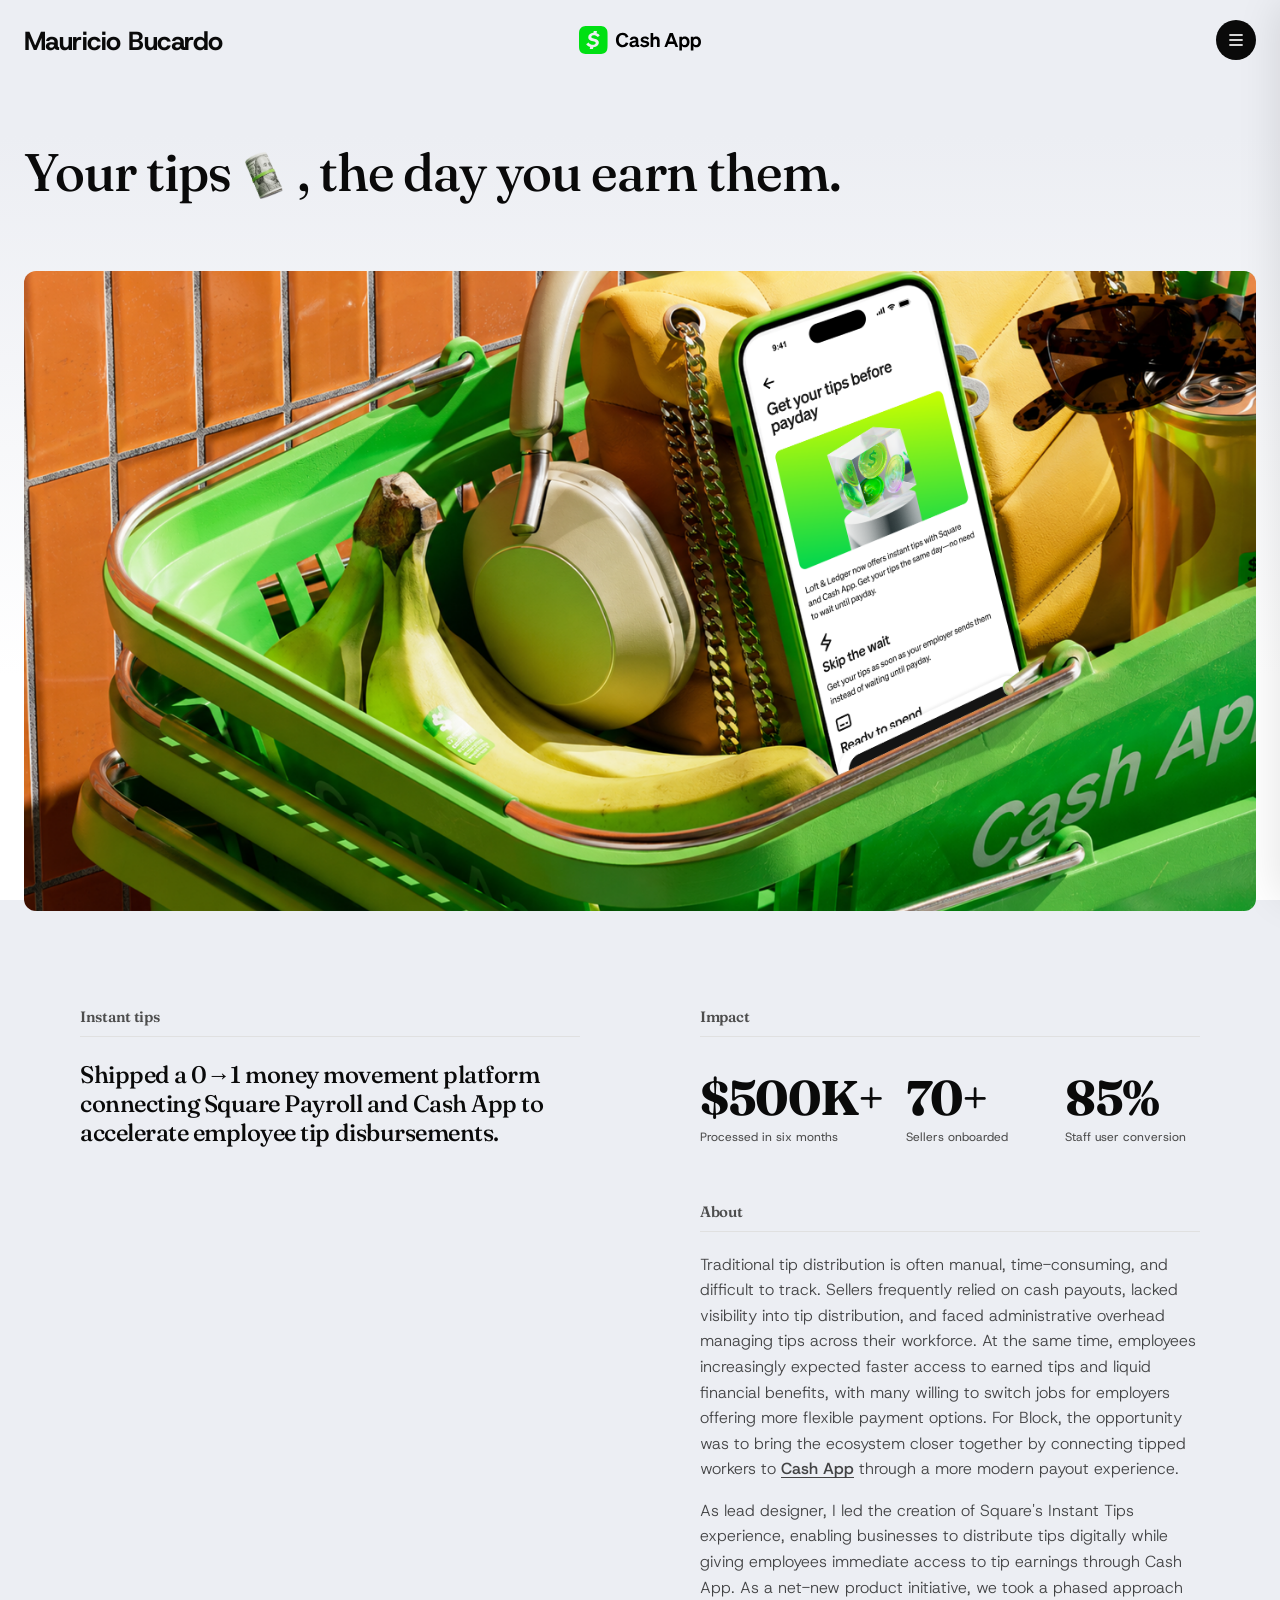
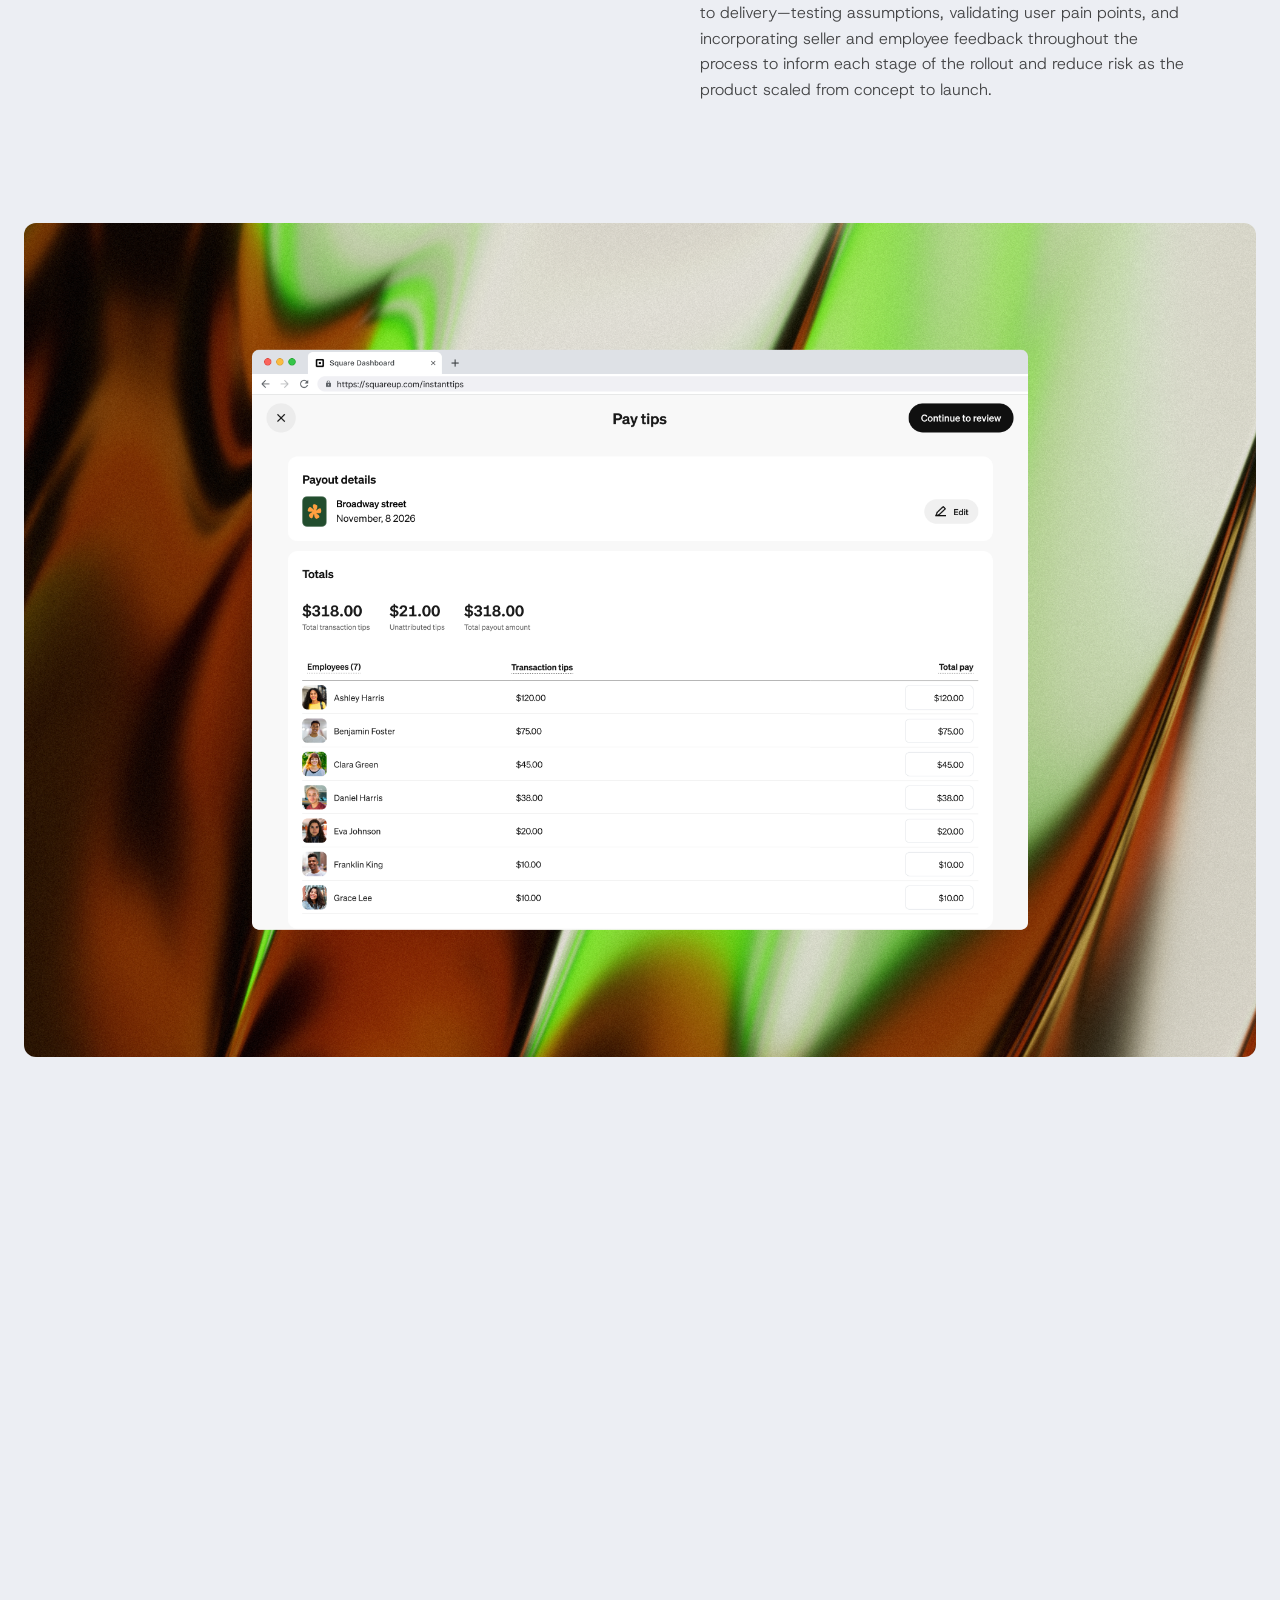
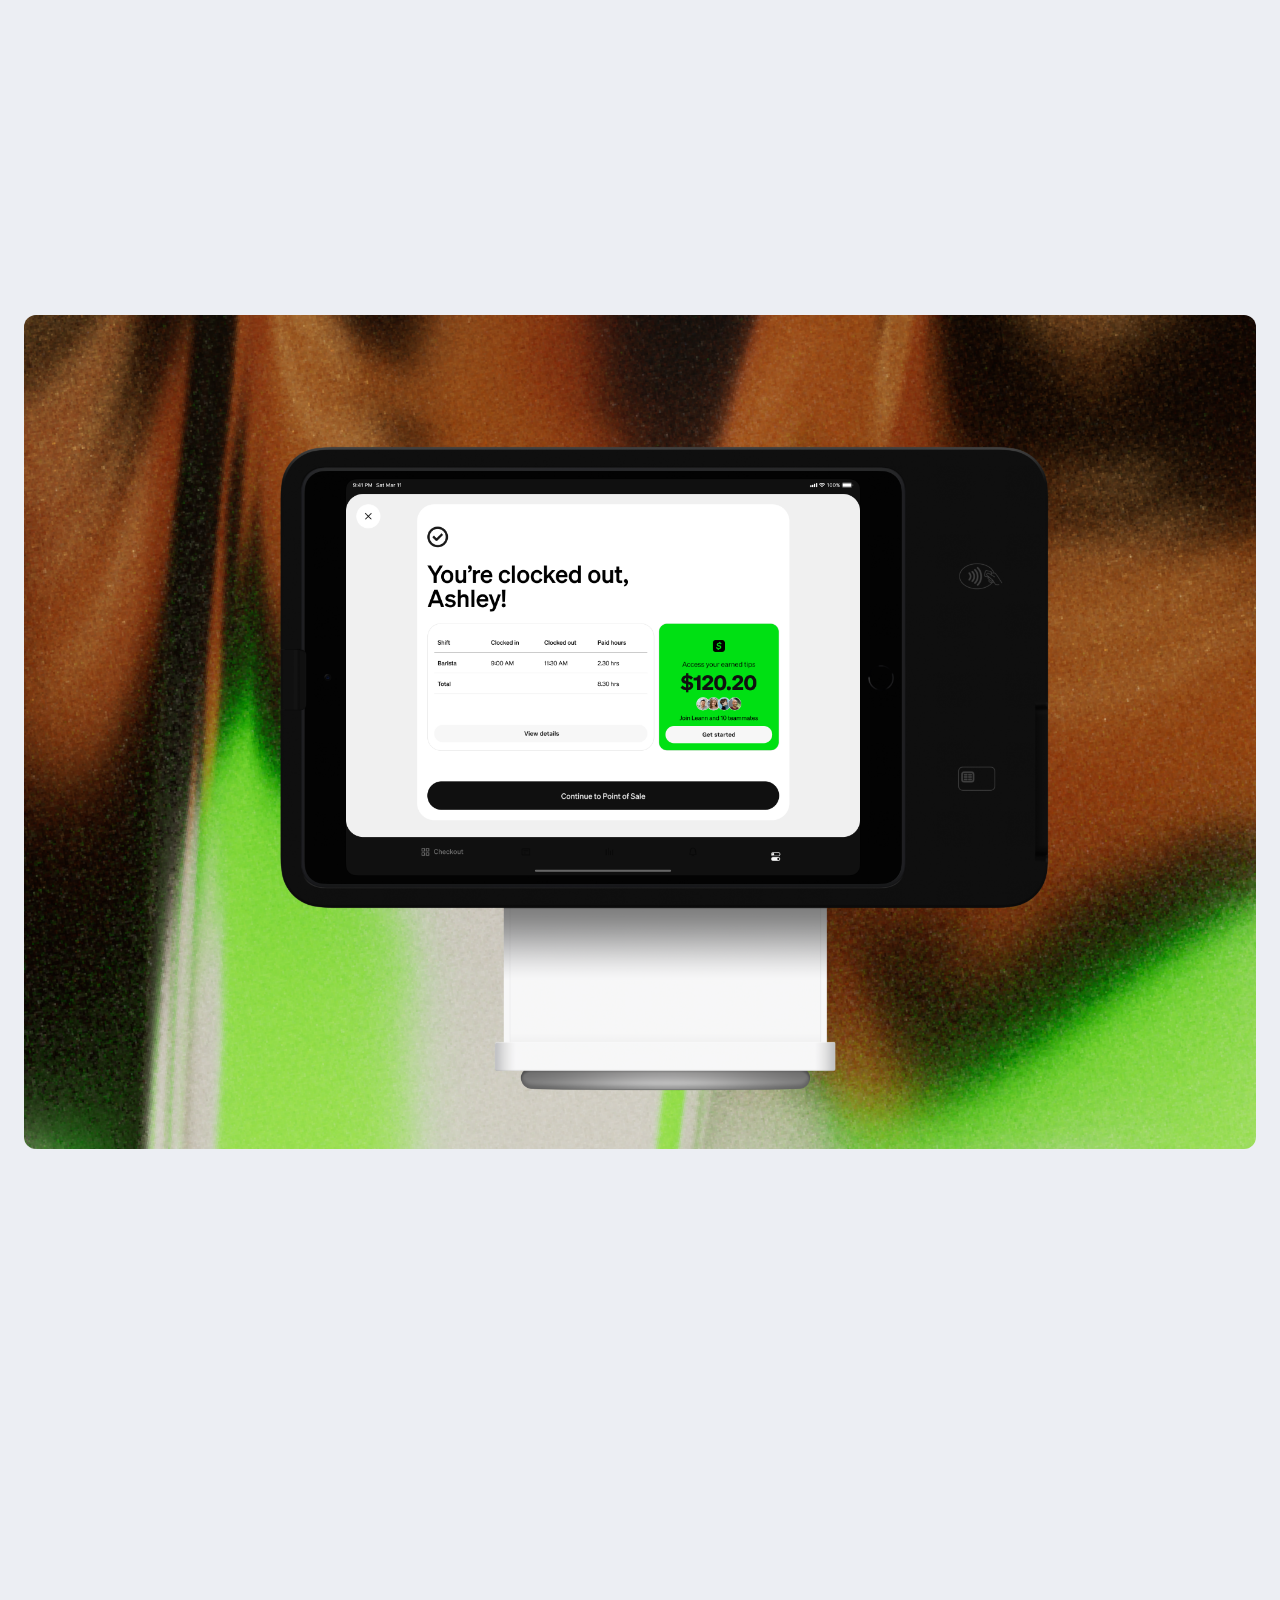
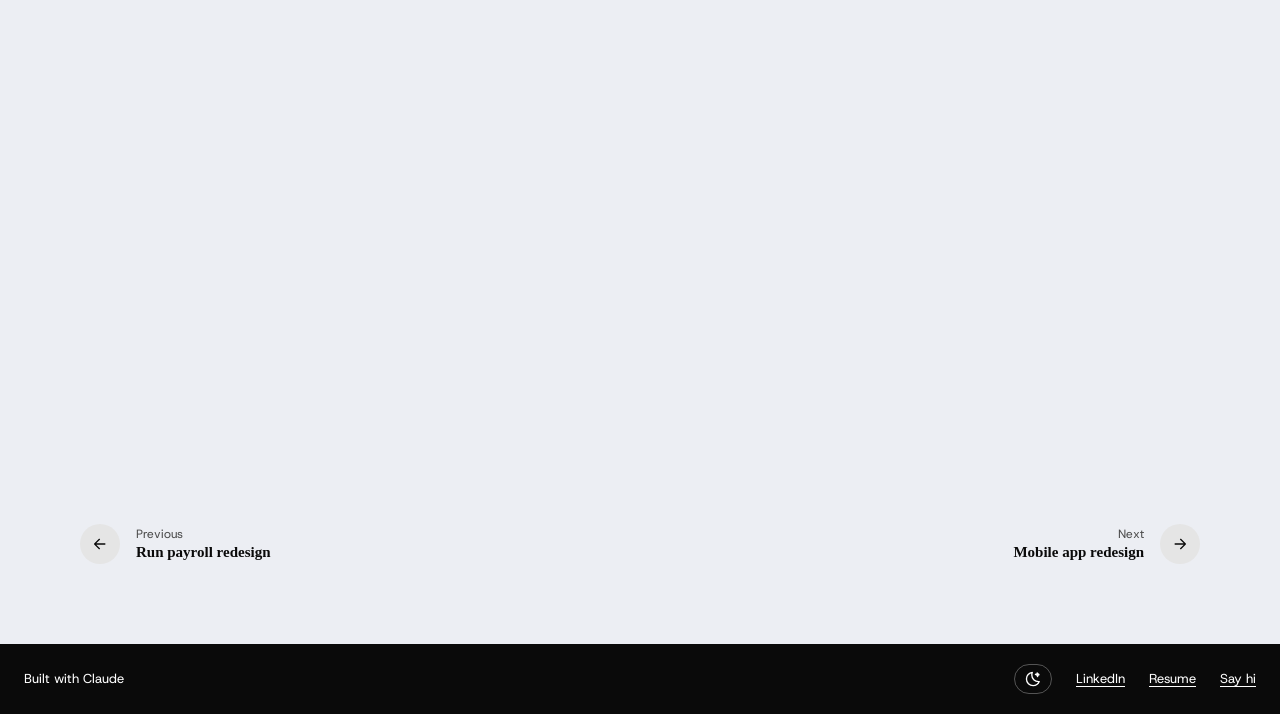
==== cash-app.html @ 409aeabe "Initial commit Fix h1 asset overlap race condition in case-study.js: guard against re-applying the w" ====
<!DOCTYPE html>
<html lang="en">
<head>
  <meta charset="UTF-8" />
  <script>(function(){var t=localStorage.getItem('theme');if(t==='dark')document.documentElement.setAttribute('data-theme','dark');})();</script>
  <link rel="icon" type="image/svg+xml" href="favicon.svg">
  <meta name="viewport" content="width=device-width, initial-scale=1.0" />
  <title>Instant Tips — Mauricio Bucardo</title>
  <meta name="description" content="Mauricio Bucardo led the end-to-end design of Square's daily pay experience, giving employees faster access to their tips via Cash App." />
  <meta property="og:title" content="Cash App Instant Tips — Mauricio Bucardo" />
  <meta property="og:description" content="End-to-end design of Square's daily pay experience, giving employees faster access to their tips." />
  <meta property="og:image" content="https://maubucar.com/thumbnailwebsite.png" />
  <meta property="og:url" content="https://maubucar.com/cash-app.html" />
  <meta property="og:type" content="website" />
  <meta name="twitter:card" content="summary_large_image" />
  <meta name="twitter:image" content="https://maubucar.com/thumbnailwebsite.png" />
  <link rel="preconnect" href="https://fonts.googleapis.com">
  <link rel="preconnect" href="https://fonts.gstatic.com" crossorigin>
  <link href="https://fonts.googleapis.com/css2?family=Fraunces:ital,opsz,wght@0,9..144,100..900;1,9..144,100..900&family=Funnel+Display:wght@300..800&family=Host+Grotesk:ital,wght@0,300..800;1,300..800&family=Source+Serif+4:ital,opsz,wght@0,8..60,200..900;1,8..60,200..900&display=swap" rel="stylesheet">
  <link rel="stylesheet" href="case-study.css">
  <style>
    [data-theme="dark"] .header-brand img { filter: none; }
    .cashapp-logo-dark { display: none; }
    [data-theme="dark"] .cashapp-logo-light { display: none; }
    [data-theme="dark"] .cashapp-logo-dark { display: block; }
  </style>
</head>
<body>

  <header>
    <a href="index.html" class="back"><span class="back-full">Mauricio Bucardo</span><span class="back-short">MB</span></a>
    <div class="header-brand" id="header-brand">
      <img src="images/cashapp-logo.svg" alt="Cash App" class="cashapp-logo-light" style="height:28px;width:auto;">
      <img src="images/cashapp-logo-dark.svg" alt="Cash App" class="cashapp-logo-dark" style="height:28px;width:auto;">
    </div>
    <div class="header-right"><button class="menu-toggle-btn" id="menu-toggle-btn" aria-label="Toggle menu"><svg width="20" height="20" viewBox="0 0 24 24" fill="none" xmlns="http://www.w3.org/2000/svg"><path d="M20 19H4V17H20V19Z" fill="white"/><path d="M20 13H4V11H20V13Z" fill="white"/><path d="M20 7H4V5H20V7Z" fill="white"/></svg></button></div>
  </header>

  <section class="hero">
    <h1>Your tips , the day you earn them.</h1>
  </section>

  <section class="hero-image-section">
    <img src="images/cashapphero.png" alt="Cash App Instant Tips" class="hero-full-img">
  </section>

  <section class="content-section">
    <div class="content-left">
      <h3>Instant tips</h3>
      <h2>Shipped a 0→1 money movement platform connecting Square Payroll and Cash App to accelerate employee tip disbursements.</h2>
    </div>
    <div class="content-right">
      <div class="content-block">
        <h3>Impact</h3>
        <div class="stats">
          <div class="stat-item">
            <span class="stat-value">~$1M</span>
            <div class="stat-label">Processed in six months</div>
          </div>
          <div class="stat-item">
            <span class="stat-value">70+</span>
            <div class="stat-label">Sellers onboarded</div>
          </div>
          <div class="stat-item">
            <span class="stat-value">85%</span>
            <div class="stat-label">Staff user conversion</div>
          </div>
        </div>
      </div>
      <div class="content-block">
        <h3>About</h3>
        <div class="hero-body">
          <p>Traditional tip distribution is often manual, time-consuming, and difficult to track. Sellers frequently relied on cash payouts, lacked visibility into tip distribution, and faced administrative overhead managing tips across their workforce. At the same time, employees increasingly expected faster access to earned tips and liquid financial benefits, with many willing to switch jobs for employers offering more flexible payment options. For Block, the opportunity was to bring the ecosystem closer together by connecting tipped workers to <a href="https://cash.app" target="_blank">Cash App</a> through a more modern payout experience.</p>
          <p>As lead designer, I led the creation of Square's Instant Tips experience, enabling businesses to distribute tips digitally while giving employees immediate access to tip earnings through Cash App. As a net-new product initiative, we took a phased approach to delivery—testing assumptions, validating user pain points, and incorporating seller and employee feedback throughout the process to inform each stage of the rollout and reduce risk as the product scaled from concept to launch.</p>
        </div>
      </div>
    </div>
  </section>

  <section class="gallery-section">
    <div class="gallery-grid">
      <div class="gallery-item" data-label="Sellers needed a real-time view of tip totals to distribute pay without manual tracking."><img src="images/cashapp1.png" alt="Cash App Instant Tips"></div>
      <div class="gallery-item" data-label="Service workers had to link their Cash App account to receive tips instantly after each shift."><img src="images/cashapp2.png" alt="Cash App Instant Tips"></div>
      <div class="gallery-item" data-label="Sellers could split and send tips to multiple employees in a single action."><img src="images/cashapp3.png" alt="Cash App Instant Tips"></div>
      <div class="gallery-item" data-label="Workers got a clear record of every tip received and when it arrived in their account."><img src="images/cashapp4.png" alt="Cash App Instant Tips"></div>
    </div>
  </section>



  <nav class="cs-nav">
    <a href="square.html" class="cs-nav-prev">
      <div class="cs-nav-arrow"><svg width="16" height="16" viewBox="0 0 24 24" fill="none" xmlns="http://www.w3.org/2000/svg"><path d="M3.2925 11.2925C3.10512 11.4799 2.99965 11.7345 2.99951 11.9995C2.99952 12.2645 3.10521 12.519 3.2925 12.7065L10.7925 20.2065L12.2065 18.7925L6.4136 12.9995H20V10.9995H6.4136L12.2065 5.20654L10.7925 3.79248L3.2925 11.2925Z" fill="currentColor"/></svg></div>
      <div class="cs-nav-label">
        <span class="cs-nav-direction">Previous</span>
        <span class="cs-nav-name">Run payroll redesign</span>
      </div>
    </a>
    <a href="credit-one.html" class="cs-nav-next">
      <div class="cs-nav-label">
        <span class="cs-nav-direction">Next</span>
        <span class="cs-nav-name">Mobile app redesign</span>
      </div>
      <div class="cs-nav-arrow"><svg width="16" height="16" viewBox="0 0 24 24" fill="none" xmlns="http://www.w3.org/2000/svg"><path d="M20.7075 11.2925C20.8949 11.4799 21.0004 11.7345 21.0005 11.9995C21.0005 12.2645 20.8948 12.519 20.7075 12.7065L13.2075 20.2065L11.7935 18.7925L17.5864 12.9995H4.00049V10.9995H17.5864L11.7935 5.20654L13.2075 3.79248L20.7075 11.2925Z" fill="currentColor"/></svg></div>
    </a>
  </nav>

  <footer>
    <span>Built with Claude</span>
    <div class="footer-right">
      <button id="dark-toggle" onclick="toggleDark()" class="footer-toggle" aria-label="Toggle dark mode" onmouseover="this.style.opacity=.6" onmouseout="this.style.opacity=1">
        <span id="theme-icon-wrap">
          <svg id="icon-moon" width="16" height="16" viewBox="0 0 24 24" fill="none" xmlns="http://www.w3.org/2000/svg"><path d="M18.8135 5.17542H18.8258M12.2017 21.9724C6.66452 21.9724 2.17578 17.4837 2.17578 11.9465C2.17578 6.81609 6.02936 2.5857 10.9999 1.99194C10.4828 3.20116 10.1965 4.53265 10.1965 5.93101C10.1965 11.4682 14.6852 15.9569 20.2224 15.9569C20.6291 15.9569 21.0301 15.9327 21.4241 15.8856C19.8935 19.4646 16.3404 21.9724 12.2017 21.9724ZM18.8258 2L19.6835 4.31776L22.0012 5.17542L19.6835 6.03307L18.8258 8.35083L17.9682 6.03307L15.6504 5.17542L17.9682 4.31776L18.8258 2ZM19.4285 5.17542C19.4285 5.51509 19.1532 5.79045 18.8135 5.79045C18.4738 5.79045 18.1985 5.51509 18.1985 5.17542C18.1985 4.83574 18.4738 4.56038 18.8135 4.56038C19.1532 4.56038 19.4285 4.83574 19.4285 5.17542Z" stroke="currentColor" stroke-width="2" stroke-linecap="round" stroke-linejoin="round"/></svg>
          <svg id="icon-sun" width="16" height="16" viewBox="0 0 24 24" fill="none" xmlns="http://www.w3.org/2000/svg" style="transform:translateY(100%);"><path d="M12 2V4M12 20V22M2 12H4M20 12H22M4.92969 4.92896L6.3439 6.34317M17.6562 17.6569L19.0705 19.0711M4.92969 19.071L6.3439 17.6568M17.6562 6.34314L19.0705 4.92893M17 12C17 14.7614 14.7614 17 12 17C9.23858 17 7 14.7614 7 12C7 9.23858 9.23858 7 12 7C14.7614 7 17 9.23858 17 12Z" stroke="currentColor" stroke-width="2" stroke-linecap="round" stroke-linejoin="round"/></svg>
        </span>
      </button>
      <div class="footer-links">
        <a href="https://www.linkedin.com/in/mauricio-bucardo-44296486/" target="_blank" class="footer-link" onmouseover="this.style.opacity=.6" onmouseout="this.style.opacity=1">LinkedIn</a>
        <a href="resume.pdf" target="_blank" class="footer-link" onmouseover="this.style.opacity=.6" onmouseout="this.style.opacity=1">Resume</a>
        <a href="mailto:mauricio.bucardo@gmail.com" class="footer-link" onmouseover="this.style.opacity=.6" onmouseout="this.style.opacity=1">Say hi</a>
      </div>
    </div>
  </footer>

  <div id="cursor-dot"></div>

  <script>
    window.CS_H1_ASSET = { src: 'images/tipsh1asset.png', afterWord: 'tips', height: 0.9 };
    window.CS_STATS = [
      { target: 500, prefix: '$', suffix: 'K+' },
      { target: 70, suffix: '+' },
      { target: 85, suffix: '%' }
    ];
  </script>
  <script src="case-study.js"></script>

  <div class="nav-floating-menu" id="nav-floating-menu">
    <button class="nav-menu-item" id="all-work-btn">All work</button>
    <button class="nav-menu-item" id="mind-btn">About me</button>
  </div>

  <div class="blade-overlay" id="blade-overlay"></div>
  <div class="blade" id="blade">
    <div class="blade-header">
      <button class="blade-close" id="blade-close">
        <svg width="16" height="16" viewBox="0 0 24 24" fill="none" xmlns="http://www.w3.org/2000/svg">
          <path d="M18 7.41L16.59 6L12 10.59L7.41 6L6 7.41L10.59 12L6 16.59L7.41 18L12 13.41L16.59 18L18 16.59L13.41 12L18 7.41Z" fill="currentColor"/>
        </svg>
      </button>
      <div class="blade-tabs">
        <button class="blade-tab active" id="tab-work">All work</button>
        <button class="blade-tab" id="tab-mind">About me</button>
        <div class="blade-tabs-underline" id="tabs-underline"></div>
      </div>
    </div>
    <div class="blade-panel active" id="panel-work">
      <div class="blade-list">
        <div class="blade-group blue">
          <span class="blade-group-label">Square</span>
          <a href="square.html" class="blade-link"><span>Run payroll redesign</span><span class="blade-link-year">2026</span></a>
          <a href="square-staff-setup.html" class="blade-link"><span>Payroll onboarding</span><span class="blade-link-year">2025</span></a>
          <a href="square-flexible-pay.html" class="blade-link"><span>Flexible pay day</span><span class="blade-link-year">2025</span></a>
          <a href="square-staff-team.html" class="blade-link"><span>Team list unification</span><span class="blade-link-year">2024</span></a>
        </div>
        <div class="blade-group green">
          <span class="blade-group-label">Cash App</span>
          <a href="cash-app.html" class="blade-link"><span>Instant tips</span><span class="blade-link-year">2026</span></a>
        </div>
        <div class="blade-group yellow">
          <span class="blade-group-label">Credit One</span>
          <a href="credit-one.html" class="blade-link"><span>Mobile app redesign</span><span class="blade-link-year">2023</span></a>
        </div>
        <div class="blade-group red">
          <span class="blade-group-label">State Farm</span>
          <a href="state-farm.html" class="blade-link"><span>File claiming experience</span><span class="blade-link-year">2023</span></a>
        </div>
      </div>
    </div>
    <div class="blade-panel" id="panel-mind">
      <div class="blade-list">
        <div class="mind-section">
          <div id="headshot-wrap" style="width:140px;height:140px;border-radius:50%;overflow:hidden;margin:0 auto 16px;cursor:none;">
            <img src="images/headshot.png" alt="Mau" id="headshot-img" style="width:100%;height:100%;object-fit:cover;display:block;transition:transform 0.7s cubic-bezier(0.77,0,0.19,1);">
          </div>
          <p style="font-family:'Fraunces',serif;font-size:15px;line-height:1.7;color:var(--text);margin-bottom:12px;">I have a background in advertising and marketing, and found my way into product design through motion graphics. These days, I still occasionally <a href="https://www.instagram.com/mauricio.bucardo/" target="_blank" style="color:inherit;text-underline-offset:3px;">animate things just for fun</a>.</p>
          <p style="font-family:'Fraunces',serif;font-size:15px;line-height:1.7;color:var(--text);margin-bottom:12px;">Outside of work, you'll usually find me <a href="https://www.instagram.com/maubucardo/" target="_blank" style="color:inherit;text-underline-offset:3px;">traveling</a>, hiking, playing tennis, or somewhere at a <a href="https://soundcloud.com/you/sets" target="_blank" style="color:inherit;text-underline-offset:3px;">music festival</a>. I'm also an avid gamer, and a lot of my inspiration comes from experiences that spark wonder and delight.</p>
          <p style="font-family:'Fraunces',serif;font-size:15px;line-height:1.7;color:var(--text);">Here are a few things I've been into lately.</p>
        </div>
        <div class="mind-section">
          <span class="mind-label"><svg width="20" height="20" viewBox="0 0 24 24" fill="none" xmlns="http://www.w3.org/2000/svg"><path d="M18.7598 4C23.0798 8.41 23.0798 15.59 18.7598 20L17.2803 18.5498C20.8101 14.9398 20.8102 9.06991 17.2803 5.45996L18.7598 4Z" fill="black"/><path fill-rule="evenodd" clip-rule="evenodd" d="M11.2461 5.32715C12.0218 4.91762 12.9999 5.47319 13 6.39258V17.6074C12.9999 18.5881 11.8869 19.1549 11.0938 18.5781L6.17578 15H3.7002C3.03745 15 2.5 14.4625 2.5 13.7998V10.2002C2.5 9.53745 3.03745 9 3.7002 9H6.17578L11.0938 5.42188L11.2461 5.32715ZM7.14062 10.7705C6.93554 10.9196 6.68814 11 6.43457 11H4.5V13H6.43457C6.68814 13 6.93554 13.0804 7.14062 13.2295L11 16.0352V7.96387L7.14062 10.7705Z" fill="black"/><path d="M15.6006 7.24023C18.1703 9.86021 18.1704 14.1406 15.6006 16.7705L14.1201 15.3203C15.9101 13.4903 15.91 10.5204 14.1201 8.69043L15.6006 7.24023Z" fill="black"/></svg>On repeat</span>
          <div class="mind-embed" style="margin-top:0;">
            <iframe width="100%" height="160" scrolling="no" frameborder="no" allow="autoplay; encrypted-media" src="https://w.soundcloud.com/player/?url=https%3A//api.soundcloud.com/tracks/soundcloud%253Atracks%253A2115508632&color=%23ff5500&auto_play=false&hide_related=false&show_comments=false&show_user=true&show_reposts=false&show_teaser=false&visual=true" style="border-radius:12px;display:block;"></iframe>
          </div>
        </div>
        <div class="mind-section">
          <span class="mind-label"><svg width="20" height="20" viewBox="0 0 24 24" fill="none" xmlns="http://www.w3.org/2000/svg"><path d="M14.957 13.5425L13.543 14.9566L9.04295 10.4566L10.457 9.04249L14.957 13.5425Z" fill="black"/><path fill-rule="evenodd" clip-rule="evenodd" d="M12.3691 1.22413C12.7619 0.90378 13.3409 0.926374 13.707 1.29249L16.707 4.29249C17.0975 4.68301 17.0975 5.31603 16.707 5.70655L16.6211 5.79249C16.2308 6.18298 16.2308 6.81607 16.6211 7.20655L16.793 7.37843C17.1834 7.76875 17.8165 7.76875 18.207 7.37843L18.293 7.29249L18.3691 7.22413C18.7619 6.90378 19.3409 6.92637 19.707 7.29249L22.707 10.2925C23.0975 10.683 23.0975 11.316 22.707 11.7066L11.707 22.7066C11.3165 23.0971 10.6835 23.0971 10.293 22.7066L7.29295 19.7066C6.90243 19.316 6.90243 18.683 7.29295 18.2925L7.37889 18.2066C7.76921 17.8161 7.76921 17.183 7.37889 16.7925L7.20702 16.6206C6.81653 16.2303 6.18344 16.2303 5.79295 16.6206L5.70702 16.7066C5.31649 17.0971 4.68348 17.0971 4.29295 16.7066L1.29295 13.7066C0.90243 13.316 0.90243 12.683 1.29295 12.2925L12.293 1.29249L12.3691 1.22413ZM3.41405 12.9995L5.09276 14.6782C6.22672 14.0755 7.66571 14.2513 8.62108 15.2066L8.79295 15.3784C9.74809 16.3337 9.9228 17.7719 9.3203 18.9058L11 20.5855L20.5859 10.9995L18.9062 9.31983C17.7723 9.92234 16.3342 9.74763 15.3789 8.79249L15.207 8.62062C14.2518 7.66524 14.076 6.22626 14.6787 5.09229L13 3.41358L3.41405 12.9995Z" fill="black"/></svg>Obsessed with</span>
          <div class="mind-embed" style="margin-top:0;">
            <iframe width="100%" height="180" src="https://www.youtube.com/embed/XSCWFAL-4XQ" frameborder="0" allow="accelerometer; autoplay; clipboard-write; encrypted-media; gyroscope; picture-in-picture" allowfullscreen style="border-radius:12px;display:block;"></iframe>
          </div>
        </div>
        <div class="mind-section">
          <span class="mind-label"><svg width="20" height="20" viewBox="0 0 24 24" fill="none" xmlns="http://www.w3.org/2000/svg"><path fill-rule="evenodd" clip-rule="evenodd" d="M15.5005 13C15.8515 13.0002 16.1773 13.1844 16.3579 13.4854L20.8579 20.9854C21.0429 21.2942 21.048 21.6798 20.8706 21.9932C20.6931 22.3062 20.3604 22.4998 20.0005 22.5H10.9995C10.6396 22.4998 10.3069 22.3062 10.1294 21.9932C9.952 21.6798 9.95707 21.2942 10.1421 20.9854L14.6431 13.4854L14.7173 13.3779C14.9055 13.1409 15.1932 13 15.5005 13ZM12.7661 20.5H18.2339L15.5005 15.9434L12.7661 20.5Z" fill="black"/><path fill-rule="evenodd" clip-rule="evenodd" d="M10.103 7.50488C10.6069 7.55646 11.0005 7.9825 11.0005 8.5V15.5C11.0003 16.0519 10.5524 16.4997 10.0005 16.5H2.99951C2.73447 16.4999 2.4799 16.3945 2.29248 16.207C2.10506 16.0196 1.99962 15.765 1.99951 15.5L2.00049 8.5C2.00049 7.94772 2.4482 7.5 3.00049 7.5H10.0005L10.103 7.50488ZM3.99951 14.5H8.99951L9.00049 9.5H4.00049L3.99951 14.5Z" fill="black"/><path fill-rule="evenodd" clip-rule="evenodd" d="M18.0005 1C20.7617 1.00026 23.0005 3.23874 23.0005 6C23.0002 8.76104 20.7615 10.9997 18.0005 11C15.2392 11 13.0008 8.7612 13.0005 6C13.0005 3.23858 15.2391 1 18.0005 1ZM18.0005 3C16.3436 3 15.0005 4.34315 15.0005 6C15.0008 7.65663 16.3438 9 18.0005 9C19.657 8.99974 21.0002 7.65647 21.0005 6C21.0005 4.34331 19.6571 3.00026 18.0005 3Z" fill="black"/></svg>Playing right now</span>
          <div class="mind-embed" style="margin-top:0;">
            <iframe width="100%" height="180" src="https://www.youtube.com/embed/8BaMWajtOhw" frameborder="0" allow="accelerometer; autoplay; clipboard-write; encrypted-media; gyroscope; picture-in-picture" allowfullscreen style="border-radius:12px;display:block;"></iframe>
          </div>
        </div>
      </div>
    </div>
  </div>

</body>
</html>
---- case-study.css ----
*, *::before, *::after { box-sizing: border-box; margin: 0; padding: 0; }


:root {
  --black: #0a0a0a;
  --white: #ffffff;
  --muted: #4d4d4d;
  --text: #0a0a0a;
  --text-muted: #444;
  --bg: #eceef3;
  --bg-bottom: #ffffff;
  --surface: #ffffff;
  --surface-muted: #eceef5;
  --surface-muted-hover: #d8dae5;
  --border: #e0e0e0;
  --pill-blue: #2277e6;
  --pill-red: #e84327;
  --pill-yellow: #f5b800;
  --pill-green: #1aaa6b;
}
[data-theme="dark"] {
  --black: #f0f0f0;
  --muted: #999;
  --text: #f0f0f0;
  --text-muted: #999;
  --bg: #111113;
  --bg-bottom: #1a1a1e;
  --surface: #1e1e22;
  --surface-muted: #26262c;
  --surface-muted-hover: #32323a;
  --border: #333;
}

body {
  font-family: 'Host Grotesk', sans-serif;
  background: var(--bg);
  color: var(--black);
  min-height: 100vh;
  display: flex;
  flex-direction: column;
}
body::before {
  content: '';
  position: fixed;
  inset: 0;
  background: linear-gradient(180deg, var(--bg) 15%, var(--bg-bottom) 75%);
  z-index: -1;
  pointer-events: none;
}

/* ── HEADER ── */
header {
  padding: 20px 24px;
  display: grid;
  grid-template-columns: 1fr auto 1fr;
  align-items: center;
  position: sticky;
  top: 0;
  background: var(--bg);
  z-index: 10;
}

.back {
  font-family: 'Host Grotesk', sans-serif;
  font-size: clamp(24px, 2.04vw, 31px);
  font-weight: 700;
  color: var(--black);
  text-decoration: none;
  letter-spacing: -0.02em;
  -webkit-font-smoothing: antialiased;
  white-space: nowrap;
  width: fit-content;
}
.back-short { display: none; }

.header-brand {
  font-family: 'Host Grotesk', sans-serif;
  font-size: 14px;
  font-weight: 500;
  color: var(--black);
  text-align: center;
  display: flex;
  align-items: center;
  justify-content: center;
  gap: 8px;
}
[data-theme="dark"] .header-brand img { filter: brightness(0) invert(1); }

.header-right {
  display: flex;
  justify-content: flex-end;
}

/* ── MENU BUTTON ── */
.menu-toggle-btn {
  display: flex;
  width: 40px;
  height: 40px;
  border-radius: 50%;
  background: #0a0a0a;
  border: none;
  cursor: pointer;
  align-items: center;
  justify-content: center;
  flex-shrink: 0;
  transition: opacity 0.2s;
}
.menu-toggle-btn:hover { opacity: 0.6; }
.menu-toggle-btn svg path { fill: #ffffff; }
[data-theme="dark"] .menu-toggle-btn { background: var(--surface-muted); }
[data-theme="dark"] .menu-toggle-btn svg path { fill: #ffffff; }

/* ── FLOATING NAV MENU ── */
.nav-floating-menu {
  position: fixed;
  top: 84px;
  right: 24px;
  background: var(--surface);
  border: 1.5px solid var(--border);
  border-radius: 20px;
  padding: 8px;
  display: flex;
  flex-direction: column;
  gap: 4px;
  z-index: 200;
  opacity: 0;
  pointer-events: none;
  transform: scale(0.95) translateY(-8px);
  transform-origin: top right;
  transition: opacity 0.15s ease, transform 0.15s ease;
  min-width: 180px;
}
.nav-floating-menu.open {
  opacity: 1;
  pointer-events: all;
  transform: scale(1) translateY(0);
}
.nav-menu-item {
  font-family: 'Host Grotesk', sans-serif;
  font-size: 15px;
  font-weight: 500;
  color: var(--text);
  background: none;
  border: none;
  padding: 12px 16px;
  border-radius: 12px;
  cursor: pointer;
  text-align: left;
  transition: background 0.15s;
}
.nav-menu-item:hover { background: var(--surface-muted); }
.nav-menu-item.primary {
  color: var(--btn-text);
  background: var(--btn-bg);
}
.nav-menu-item.primary:hover { opacity: 0.8; }

/* ── BLADE ── */
.blade-overlay {
  position: fixed;
  inset: 0;
  background: rgba(0,0,0,0.25);
  z-index: 200;
  opacity: 0;
  pointer-events: none;
  transition: opacity 0.35s ease;
}
.blade-overlay.open { opacity: 1; pointer-events: all; }

.blade {
  position: fixed;
  top: 0;
  right: 0;
  height: 100%;
  width: 437px;
  max-width: 92vw;
  background: var(--surface);
  z-index: 201;
  display: flex;
  flex-direction: column;
  transform: translateX(100%);
  transition: transform 1s cubic-bezier(0.77, 0, 0.19, 1);
  box-shadow: -4px 0 40px rgba(0,0,0,0.1);
  border-radius: 20px 0 0 20px;
}
.blade.open { transform: translateX(0); }

@media (max-width: 768px) {
  .blade {
    width: 100%;
    max-width: 100%;
    border-radius: 0;
  }
  .nav-floating-menu { right: 20px; }
}

.blade-header {
  display: flex;
  align-items: center;
  justify-content: space-between;
  padding: 24px 20px 20px;
  position: relative;
}
.blade-tabs {
  display: flex;
  gap: 24px;
  position: absolute;
  left: 50%;
  transform: translateX(-50%);
}
.blade-tabs-underline {
  position: absolute;
  bottom: 0;
  height: 2px;
  background: var(--text);
  transition: left 0.3s cubic-bezier(0.4, 0, 0.2, 1), width 0.3s cubic-bezier(0.4, 0, 0.2, 1);
}
.blade-tab {
  font-family: 'Fraunces', serif;
  font-size: 18px;
  font-weight: 400;
  color: #aaa;
  background: none;
  border: none;
  padding: 0 0 8px;
  cursor: pointer;
  transition: color 0.2s, font-weight 0.15s;
}
.blade-tab.active {
  font-weight: 700;
  color: var(--text);
}
.blade-panel { display: none; }
.blade-panel.active { display: flex; flex-direction: column; flex: 1; overflow: hidden; }

.blade-close {
  width: 36px;
  height: 36px;
  border-radius: 50%;
  background: var(--surface-muted);
  border: none;
  cursor: pointer;
  display: flex;
  align-items: center;
  justify-content: center;
  flex-shrink: 0;
  transition: opacity 0.2s;
  color: var(--text);
}
.blade-close:hover { opacity: 0.6; }

.blade-list {
  flex: 1;
  overflow-y: auto;
  padding: 0 16px 32px;
  display: flex;
  flex-direction: column;
  gap: 8px;
}

@keyframes bladeItemIn {
  from { opacity: 0; transform: translateY(48px) scale(0.92); }
  to   { opacity: 1; transform: translateY(0) scale(1); }
}
.blade-panel.animating .blade-group,
.blade-panel.animating .mind-section {
  opacity: 0;
  animation: bladeItemIn 1.4s cubic-bezier(0.77, 0, 0.19, 1) forwards;
}

.blade-group {
  border-radius: 16px;
  padding: 16px;
  display: flex;
  flex-direction: column;
  gap: 4px;
}
.blade-group.blue   { background: var(--surface-muted); }
.blade-group.green  { background: var(--surface-muted); }
.blade-group.yellow { background: var(--surface-muted); }
.blade-group.red    { background: var(--surface-muted); }

.blade-group-label {
  font-family: 'Host Grotesk', sans-serif;
  font-size: 17px;
  font-weight: 500;
  color: #0a0a0a;
  padding: 5px 12px;
  border-radius: 999px;
  display: inline-flex;
  align-items: center;
  margin-bottom: 4px;
  width: fit-content;
}
.blade-group.blue   .blade-group-label { background: var(--pill-blue); }
.blade-group.green  .blade-group-label { background: var(--pill-green); }
.blade-group.yellow .blade-group-label { background: var(--pill-yellow); }
.blade-group.red    .blade-group-label { background: var(--pill-red); }

.blade-link {
  display: flex;
  align-items: center;
  justify-content: space-between;
  text-decoration: none;
  color: var(--text);
  font-family: 'Fraunces', serif;
  font-size: 15px;
  font-weight: 400;
  padding: 8px 12px;
  border-radius: 10px;
  transition: background 0.15s ease;
}
.blade-link-year {
  font-family: 'Fraunces', serif;
  font-size: 13px;
  font-weight: 400;
  color: #888;
  flex-shrink: 0;
}
.blade-group.blue   .blade-link:hover { background: var(--surface-muted-hover); opacity: 1; }
.blade-group.green  .blade-link:hover { background: var(--surface-muted-hover); opacity: 1; }
.blade-group.yellow .blade-link:hover { background: var(--surface-muted-hover); opacity: 1; }
.blade-group.red    .blade-link:hover { background: var(--surface-muted-hover); opacity: 1; }

.mind-section {
  background: var(--surface-muted);
  border-radius: 20px;
  padding: 16px;
  margin: 0;
}
.mind-label {
  font-family: 'Fraunces', serif;
  font-size: 15px;
  font-weight: 700;
  color: var(--text);
  display: inline-flex;
  align-items: center;
  gap: 8px;
  margin-bottom: 10px;
  width: fit-content;
}
.mind-label svg { flex-shrink: 0; }
.mind-label svg path { fill: currentColor; }
.mind-embed { margin-top: 16px; }
.mind-embed iframe { border-radius: 12px; display: block; }

/* ── CASE STUDY BOTTOM NAV ── */
.cs-nav {
  display: flex;
  justify-content: space-between;
  align-items: center;
  padding: 48px 80px 80px;
  gap: 16px;
}

.cs-nav-prev, .cs-nav-next {
  display: flex;
  align-items: center;
  gap: 16px;
  text-decoration: none;
  color: var(--black);
  transition: opacity 0.2s;
}
.cs-nav-prev:hover, .cs-nav-next:hover { opacity: 0.5; }

.cs-nav-arrow {
  width: 40px;
  height: 40px;
  border-radius: 50%;
  background: #e5e5e5;
  display: flex;
  align-items: center;
  justify-content: center;
  color: #0a0a0a;
  flex-shrink: 0;
}
[data-theme="dark"] .cs-nav-arrow { background: var(--surface-muted); color: #fff; }

.cs-nav-label { display: flex; flex-direction: column; gap: 2px; }
.cs-nav-next .cs-nav-label { text-align: right; }

.cs-nav-direction {
  font-family: 'Host Grotesk', sans-serif;
  font-size: 12px;
  font-weight: 400;
  color: var(--muted);
}
.cs-nav-name {
  font-family: Georgia, 'Times New Roman', serif;
  font-size: 15px;
  font-weight: 600;
  color: var(--black);
}

@media (max-width: 768px) {
  .cs-nav { padding: 32px 16px 48px; }
  .cs-nav-name { font-size: 13px; }
}

/* ── HERO H1 ── */
.hero {
  padding: 64px 24px 64px;
  width: 100%;
}

.hero h1 {
  font-family: 'Fraunces', serif;
  font-weight: 500;
  font-size: clamp(27px, 4.125vw, 54px);
  line-height: 1.05;
  letter-spacing: -0.02em;
  width: 100%;
  opacity: 0;
  transform: translateY(16px);
  animation: fadeUp 0.6s cubic-bezier(0.22,1,0.36,1) 0.1s forwards;
}
.hero h1 .word {
  display: inline-block;
  color: #c0c0c0;
  transition: color 0.35s ease;
}
.hero h1 .word.black { color: var(--black); }
[data-theme="dark"] .hero h1 .word { color: #555; }
[data-theme="dark"] .hero h1 .word.black { color: var(--black); }

.hero h1 .h1-asset-wrap {
  display: inline-block;
  vertical-align: middle;
  width: 0;
  overflow: hidden;
  margin: 0 0.08em;
  padding: 0.1em 0;
  position: relative;
  top: -0.05em;
  opacity: 0;
  transform: scale(0.5);
  transition: opacity 0.45s cubic-bezier(0.34,1.56,0.64,1), transform 0.45s cubic-bezier(0.34,1.56,0.64,1);
}
.hero h1 .h1-asset-wrap.visible { opacity: 1; transform: scale(1); }
.hero h1 .h1-asset-wrap img { height: auto; width: auto; display: block; }

/* ── HERO IMAGE ── */
.hero-image-section {
  padding: 0 24px;
}

.hero-full-img {
  width: 100%;
  height: clamp(320px, 50vw, 680px);
  object-fit: cover;
  display: block;
  border-radius: 12px;
  opacity: 0;
  transform: scale(1.02);
  animation: heroImageIn 1s cubic-bezier(0.77,0,0.19,1) 0.1s forwards;
}


@keyframes fadeUp {
  to { opacity: 1; transform: translateY(0); }
}
@keyframes heroImageIn {
  to { opacity: 1; transform: scale(1); }
}

/* ── GALLERY ── */
.gallery-section {
  padding: 0 24px 80px;
}

.gallery-grid {
  display: flex;
  flex-direction: column;
  gap: 12px;
}

.gallery-item {
  border-radius: 12px;
  overflow: hidden;
  background: var(--surface-muted);
  opacity: 0;
  transform: translateY(24px);
  transition: opacity 0.7s cubic-bezier(0.22,1,0.36,1), transform 0.7s cubic-bezier(0.22,1,0.36,1);
}
.gallery-item:empty { display: none; }
.gallery-item.visible { opacity: 1; transform: translateY(0); }

.gallery-item img {
  width: 100%;
  height: auto;
  display: block;
}


/* ── CONTENT SECTION ── */
.content-section {
  padding: 96px 80px 120px;
  width: 100%;
  display: grid;
  grid-template-columns: 1fr 1fr;
  gap: 120px;
  align-items: start;
}

.content-left {
  position: sticky;
  top: 140px;
  display: flex;
  flex-direction: column;
  gap: 24px;
}

.content-left h2 {
  font-family: 'Fraunces', serif;
  font-weight: 500;
  font-size: clamp(18.7px, 1.87vw, 28.9px);
  line-height: 1.2;
  letter-spacing: -0.02em;
  color: var(--black);
}
.content-left h2 .word {
  display: inline-block;
  color: #c0c0c0;
  transition: color 0.35s ease;
}
.content-left h2 .word.black { color: var(--black); }
[data-theme="dark"] .content-left h2 .word { color: #555; }
[data-theme="dark"] .content-left h2 .word.black { color: var(--black); }

.content-subtitle {
  font-family: 'Host Grotesk', sans-serif;
  font-size: clamp(14px, 1.3vw, 16px);
  font-weight: 400;
  line-height: 1.6;
  color: var(--muted);
}

.content-right {
  display: flex;
  flex-direction: column;
  gap: 56px;
}

.content-block {
  display: flex;
  flex-direction: column;
  gap: 20px;
}

/* ── STATS ── */
.stats {
  display: flex;
  gap: 24px;
  padding-top: 16px;
}

.stat-item {
  flex: 1;
  text-align: left;
  opacity: 0;
  transform: translateY(20px);
  transition: opacity 0.75s cubic-bezier(0.22,1,0.36,1), transform 0.75s cubic-bezier(0.22,1,0.36,1);
  cursor: default;
}
.stat-item.visible { opacity: 1; transform: translateY(0); }

.stat-value {
  font-family: 'Fraunces', serif;
  font-weight: 700;
  font-size: clamp(33px, 3.8vw, 49px);
  letter-spacing: -0.03em;
  line-height: 1;
  color: var(--black);
  display: block;
  opacity: 0;
  transition: opacity 0.4s ease;
}
.stat-value.visible { opacity: 1; }

.stat-label {
  font-size: 12px;
  color: var(--muted);
  margin-top: 8px;
  font-family: 'Host Grotesk', sans-serif;
  line-height: 1.3;
}

/* ── SECTION LABELS ── */
.content-left h3 {
  font-family: 'Fraunces', serif;
  font-size: 15px;
  font-weight: 600;
  letter-spacing: -0.02em;
  color: var(--muted);
  padding-bottom: 10px;
  border-bottom: 1px solid var(--border);
}

.content-right h3 {
  font-family: 'Fraunces', serif;
  font-size: 15px;
  font-weight: 600;
  letter-spacing: -0.02em;
  text-transform: none;
  color: var(--muted);
  padding-bottom: 10px;
  border-bottom: 1px solid var(--border);
}

/* ── BODY COPY ── */
.hero-body {
  display: flex;
  flex-direction: column;
  gap: 16px;
}

.hero-body p {
  font-size: clamp(14px, 1.3vw, 16px);
  line-height: 1.6;
  color: var(--black);
  opacity: 0.75;
  font-weight: 300;
}

.hero-body a {
  color: var(--black);
  font-weight: 500;
  text-decoration: underline;
  text-underline-offset: 3px;
  transition: opacity 0.2s;
}
.hero-body a:hover { opacity: 0.5; }

/* ── FOOTER ── */
footer {
  background: #0a0a0a;
  color: #fff;
  font-family: 'Host Grotesk', sans-serif;
  font-size: 13px;
  display: flex;
  justify-content: space-between;
  align-items: center;
  padding: 20px 24px;
  margin-top: auto;
}

.footer-right { display: flex; gap: 24px; align-items: center; }

.footer-toggle {
  background: none;
  border: 1.5px solid rgba(255,255,255,0.3);
  color: #fff;
  font-family: 'Host Grotesk', sans-serif;
  font-size: 13px;
  padding: 6px 10px;
  border-radius: 999px;
  cursor: none;
  transition: opacity 0.2s;
  display: inline-flex;
  align-items: center;
  justify-content: center;
}

#theme-icon-wrap {
  width: 16px;
  height: 16px;
  border-radius: 50%;
  overflow: hidden;
  position: relative;
  display: inline-flex;
}
#theme-icon-wrap svg { position: absolute; inset: 0; }

@keyframes iconSlideIn  { from { transform: translateY(100%); } to { transform: translateY(0); } }
@keyframes iconSlideOut { from { transform: translateY(0); }    to { transform: translateY(-100%); } }
#theme-icon-wrap.to-sun   #icon-sun  { animation: iconSlideIn  0.35s cubic-bezier(0.77,0,0.19,1) forwards; }
#theme-icon-wrap.to-sun   #icon-moon { animation: iconSlideOut 0.35s cubic-bezier(0.77,0,0.19,1) forwards; }
#theme-icon-wrap.to-moon  #icon-moon { animation: iconSlideIn  0.35s cubic-bezier(0.77,0,0.19,1) forwards; }
#theme-icon-wrap.to-moon  #icon-sun  { animation: iconSlideOut 0.35s cubic-bezier(0.77,0,0.19,1) forwards; }

.footer-links { display: flex; gap: 24px; align-items: center; }
.footer-link {
  color: #fff;
  text-decoration: underline;
  text-underline-offset: 3px;
  font-family: 'Host Grotesk', sans-serif;
  font-size: 13px;
  transition: opacity 0.2s;
}

/* ── CUSTOM CURSOR ── */
@media (pointer: fine) { * { cursor: none !important; } }
#cursor-dot {
  position: fixed;
  width: 12px;
  height: 12px;
  background: white;
  border-radius: 50%;
  pointer-events: none;
  mix-blend-mode: difference;
  z-index: 99999;
  transform: translate(-50%, -50%);
  transition: width 0.22s cubic-bezier(0.34,1.56,0.64,1), height 0.22s cubic-bezier(0.34,1.56,0.64,1), opacity 0.15s ease, border-radius 0.22s cubic-bezier(0.34,1.56,0.64,1);
}
#cursor-dot.expanded { width: 28px; height: 28px; }
#cursor-dot.hidden { opacity: 0; }
@media (pointer: coarse) { #cursor-dot { display: none; } #carousel-cursor { display: none; } }

/* ── RESPONSIVE ── */
@media (max-width: 900px) {
  .content-section { grid-template-columns: 1fr; gap: 32px; }
  .content-left { position: static; }
}

@media (max-width: 768px) {
  .hero h1 { font-size: clamp(34px, 8.5vw, 54px); }
  .hero { padding-top: 24px; padding-bottom: 16px; }
  header { padding: 20px; }
  .back-full { display: none; }
  .back-short { display: inline; }
  .next-btn .long { display: none; }
  .next-btn .short { display: inline; }
  .gallery-section { padding: 0 16px 60px; }
  .content-section { padding: 16px 16px 60px; grid-template-columns: 1fr; gap: 32px; }
  .content-left { position: static; }
  .stats { flex-direction: column; gap: 10px; }
  footer { padding: 20px; flex-direction: column-reverse; align-items: stretch; gap: 12px; }
  .footer-right { flex-direction: row; justify-content: space-between; }
}
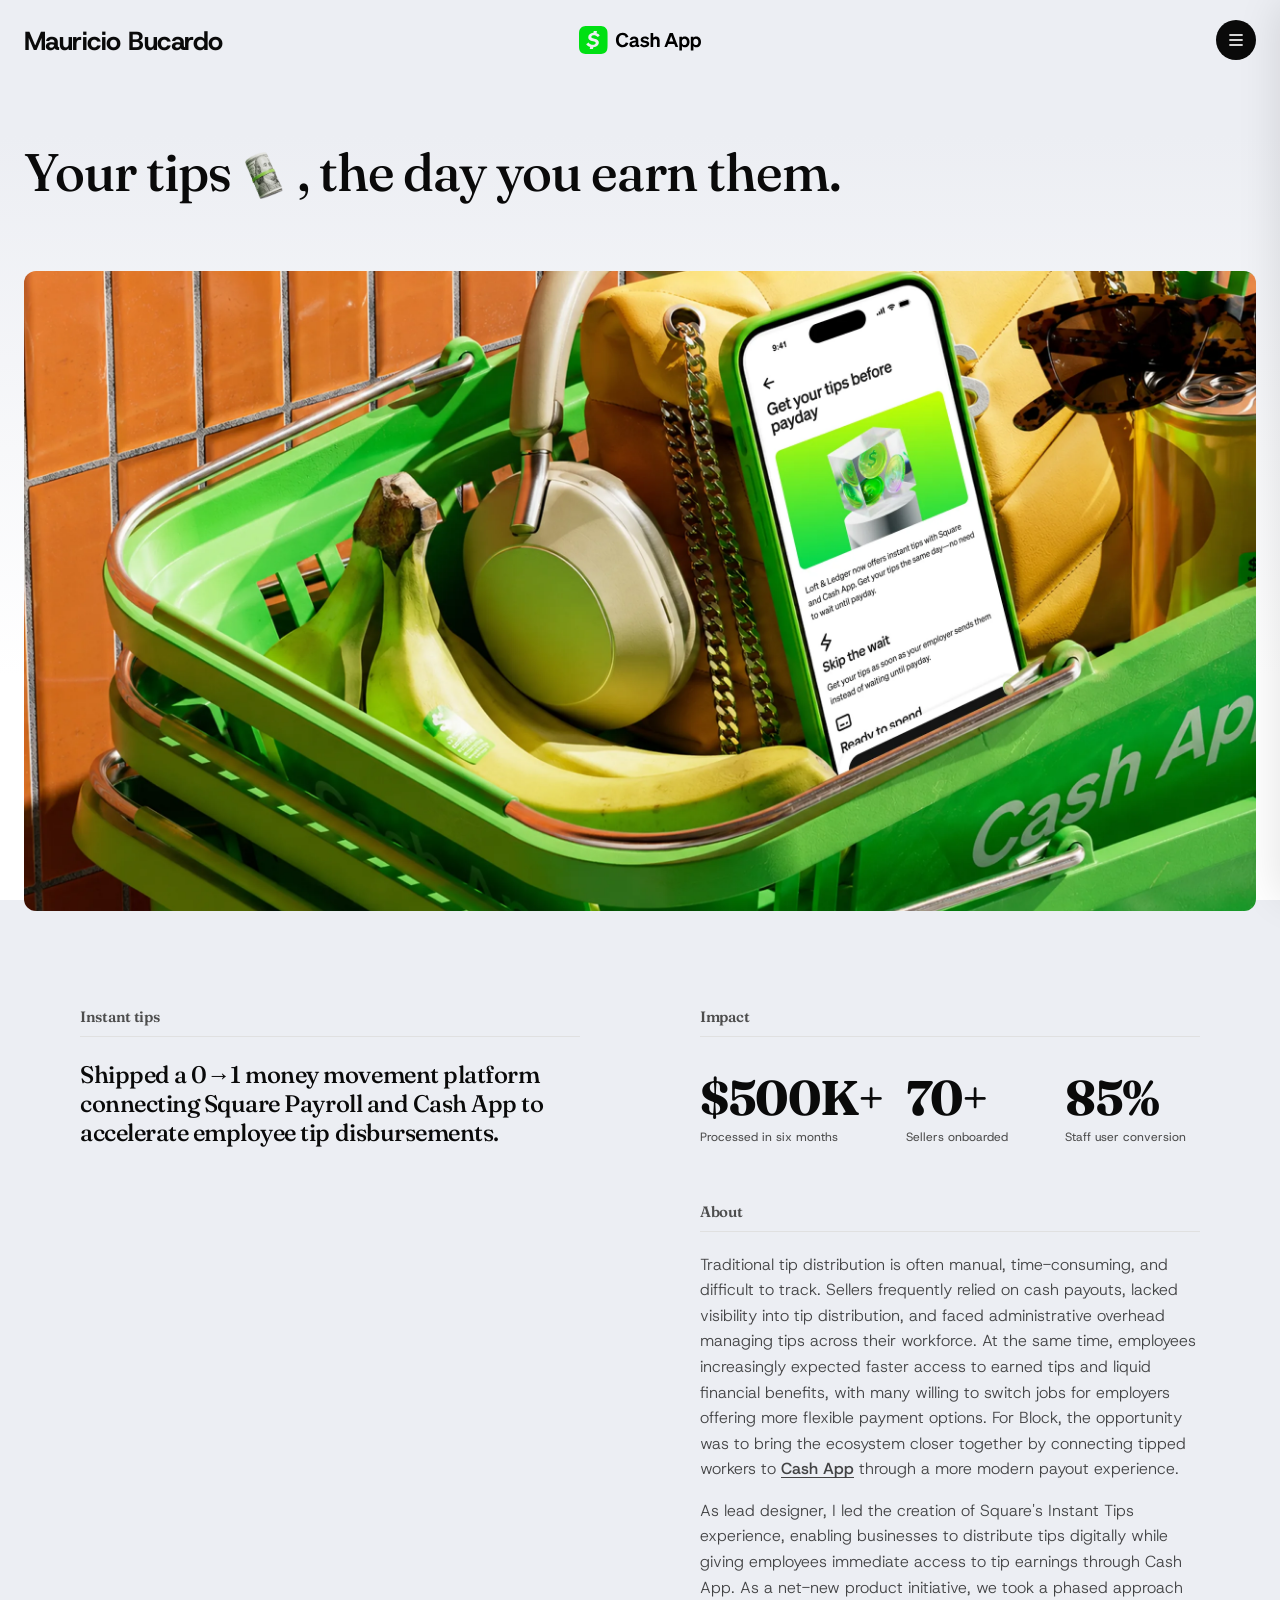
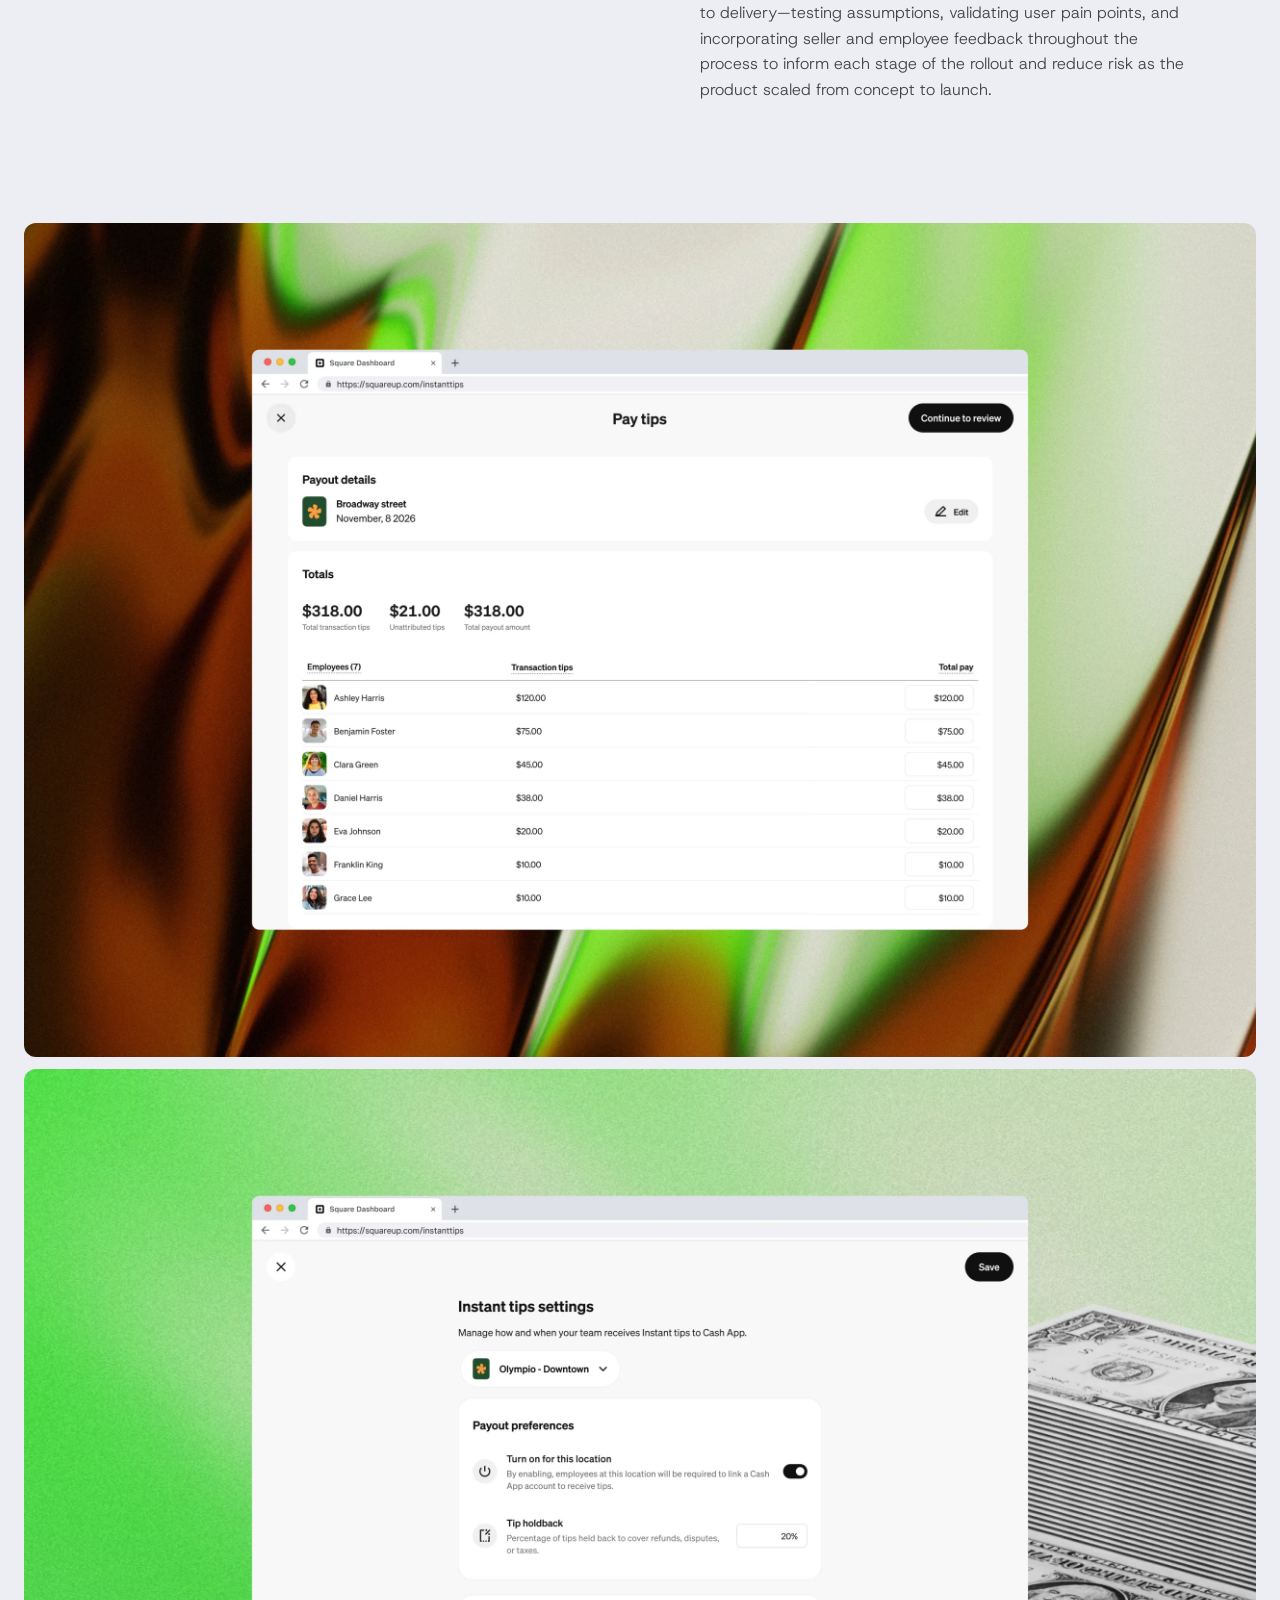
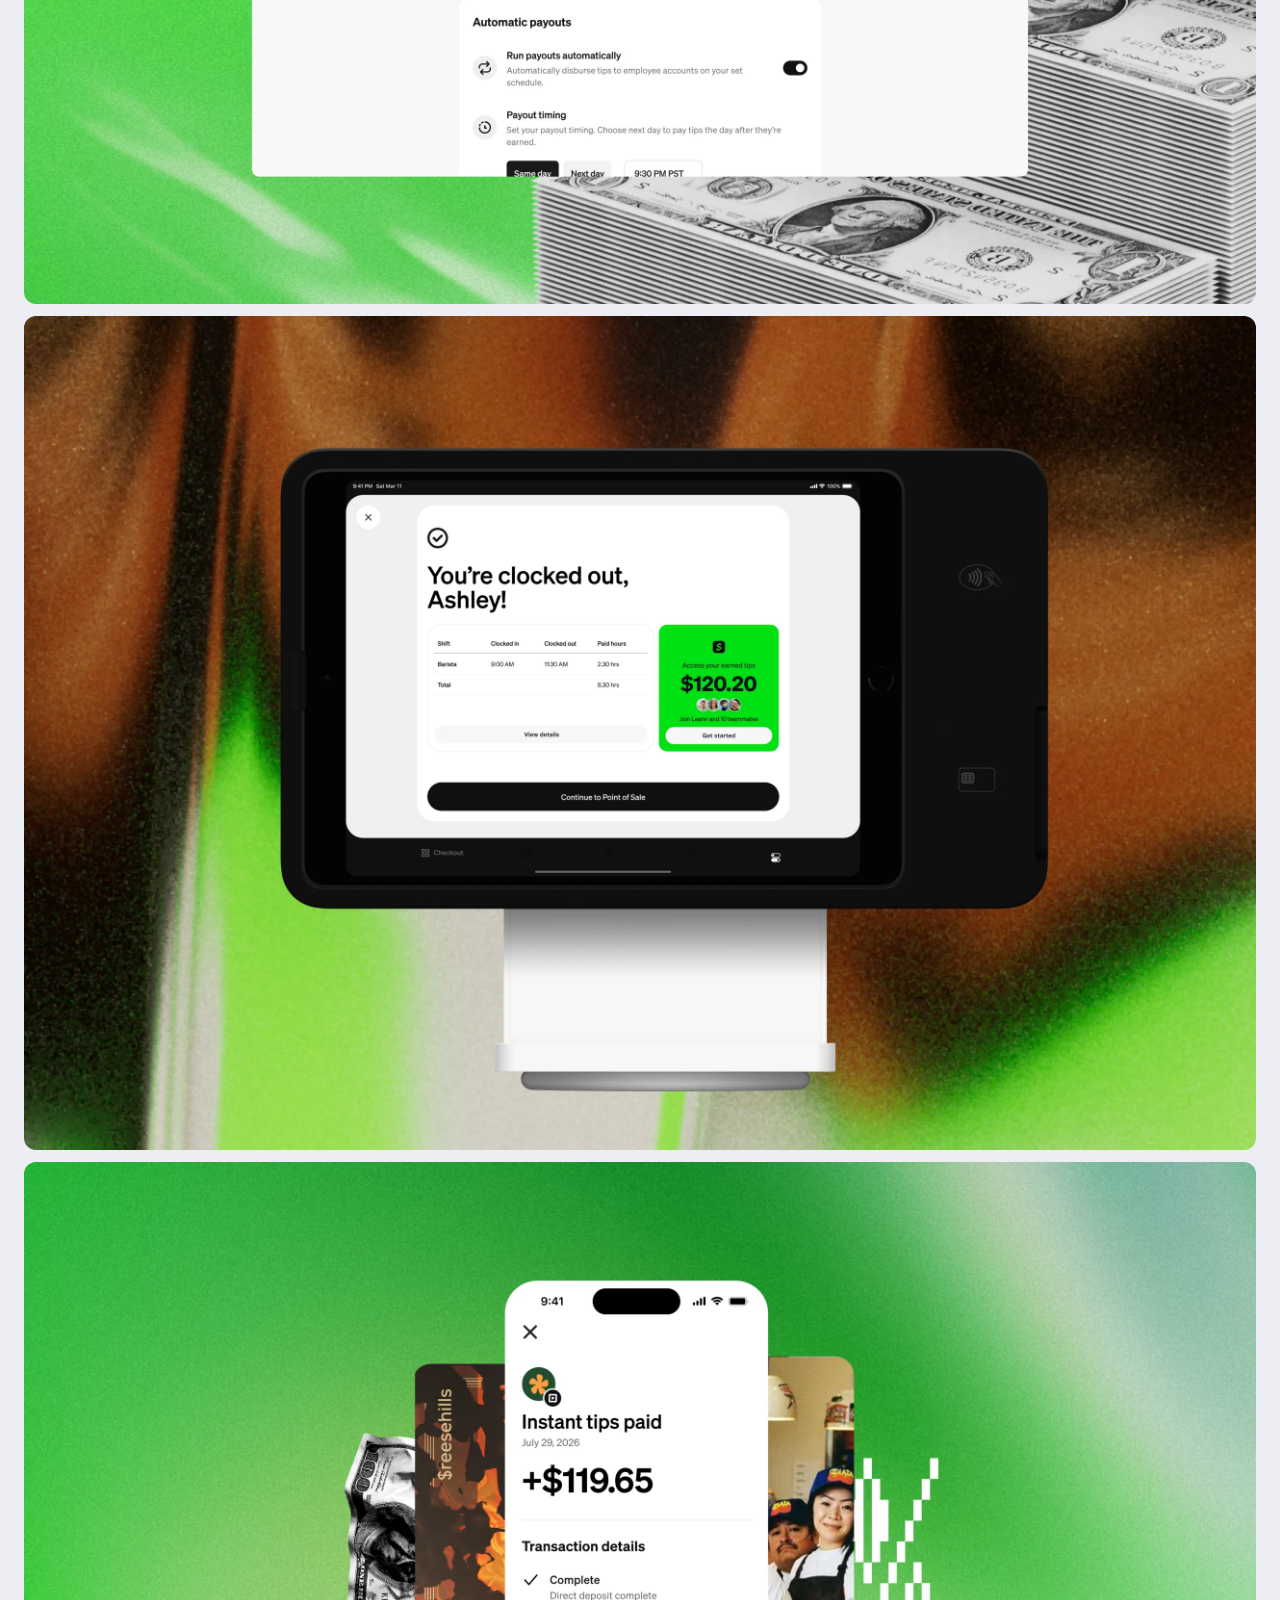
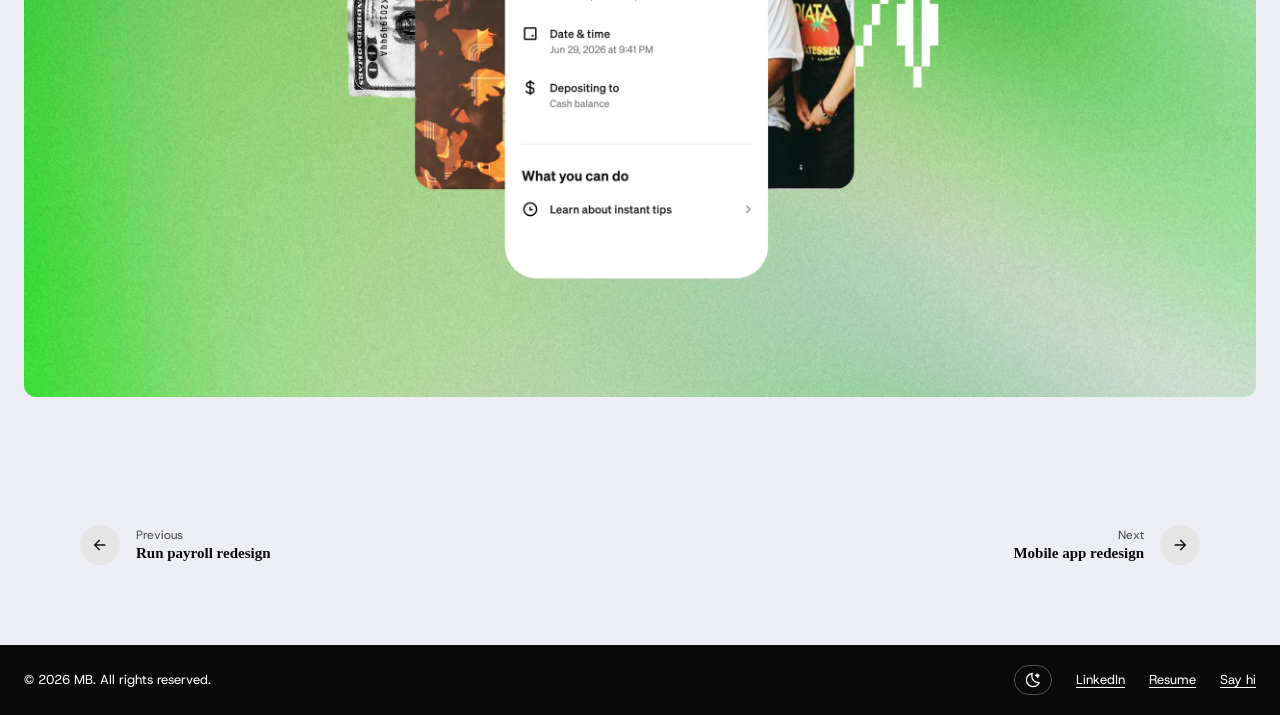
==== commit 762b038d: "Add Intuit work, update bio, and optimize image loading - Add Intuit pill (neon cyan-blue) to the ho" ====
--- a/cash-app.html
+++ b/cash-app.html
@@ -41,7 +41,7 @@
   </section>
 
   <section class="hero-image-section">
-    <img src="images/cashapphero.png" alt="Cash App Instant Tips" class="hero-full-img">
+    <img fetchpriority="high" decoding="async" src="images/cashapphero.webp" alt="Cash App Instant Tips" class="hero-full-img">
   </section>
 
   <section class="content-section">
@@ -79,10 +79,10 @@
 
   <section class="gallery-section">
     <div class="gallery-grid">
-      <div class="gallery-item" data-label="Sellers needed a real-time view of tip totals to distribute pay without manual tracking."><img src="images/cashapp1.png" alt="Cash App Instant Tips"></div>
-      <div class="gallery-item" data-label="Service workers had to link their Cash App account to receive tips instantly after each shift."><img src="images/cashapp2.png" alt="Cash App Instant Tips"></div>
-      <div class="gallery-item" data-label="Sellers could split and send tips to multiple employees in a single action."><img src="images/cashapp3.png" alt="Cash App Instant Tips"></div>
-      <div class="gallery-item" data-label="Workers got a clear record of every tip received and when it arrived in their account."><img src="images/cashapp4.png" alt="Cash App Instant Tips"></div>
+      <div class="gallery-item" data-label="Sellers needed a real-time view of tip totals to distribute pay without manual tracking."><img width="2560" height="1734" loading="lazy" decoding="async" src="images/cashapp1.webp" alt="Cash App Instant Tips"></div>
+      <div class="gallery-item" data-label="Service workers had to link their Cash App account to receive tips instantly after each shift."><img width="2560" height="1734" loading="lazy" decoding="async" src="images/cashapp2.webp" alt="Cash App Instant Tips"></div>
+      <div class="gallery-item" data-label="Sellers could split and send tips to multiple employees in a single action."><img width="2560" height="1734" loading="lazy" decoding="async" src="images/cashapp3.webp" alt="Cash App Instant Tips"></div>
+      <div class="gallery-item" data-label="Workers got a clear record of every tip received and when it arrived in their account."><img width="2560" height="1734" loading="lazy" decoding="async" src="images/cashapp4.webp" alt="Cash App Instant Tips"></div>
     </div>
   </section>
 
@@ -106,7 +106,7 @@
   </nav>
 
   <footer>
-    <span>Built with Claude</span>
+    <span>&copy; 2026 MB. All rights reserved.</span>
     <div class="footer-right">
       <button id="dark-toggle" onclick="toggleDark()" class="footer-toggle" aria-label="Toggle dark mode" onmouseover="this.style.opacity=.6" onmouseout="this.style.opacity=1">
         <span id="theme-icon-wrap">
@@ -125,7 +125,7 @@
   <div id="cursor-dot"></div>
 
   <script>
-    window.CS_H1_ASSET = { src: 'images/tipsh1asset.png', afterWord: 'tips', height: 0.9 };
+    window.CS_H1_ASSET = { src: 'images/tipsh1asset.webp', afterWord: 'tips', height: 0.9 };
     window.CS_STATS = [
       { target: 500, prefix: '$', suffix: 'K+' },
       { target: 70, suffix: '+' },
@@ -180,7 +180,7 @@
       <div class="blade-list">
         <div class="mind-section">
           <div id="headshot-wrap" style="width:140px;height:140px;border-radius:50%;overflow:hidden;margin:0 auto 16px;cursor:none;">
-            <img src="images/headshot.png" alt="Mau" id="headshot-img" style="width:100%;height:100%;object-fit:cover;display:block;transition:transform 0.7s cubic-bezier(0.77,0,0.19,1);">
+            <img src="images/headshot.webp" alt="Mau" id="headshot-img" style="width:100%;height:100%;object-fit:cover;display:block;transition:transform 0.7s cubic-bezier(0.77,0,0.19,1);">
           </div>
           <p style="font-family:'Fraunces',serif;font-size:15px;line-height:1.7;color:var(--text);margin-bottom:12px;">I have a background in advertising and marketing, and found my way into product design through motion graphics. These days, I still occasionally <a href="https://www.instagram.com/mauricio.bucardo/" target="_blank" style="color:inherit;text-underline-offset:3px;">animate things just for fun</a>.</p>
           <p style="font-family:'Fraunces',serif;font-size:15px;line-height:1.7;color:var(--text);margin-bottom:12px;">Outside of work, you'll usually find me <a href="https://www.instagram.com/maubucardo/" target="_blank" style="color:inherit;text-underline-offset:3px;">traveling</a>, hiking, playing tennis, or somewhere at a <a href="https://soundcloud.com/you/sets" target="_blank" style="color:inherit;text-underline-offset:3px;">music festival</a>. I'm also an avid gamer, and a lot of my inspiration comes from experiences that spark wonder and delight.</p>
--- a/case-study.css
+++ b/case-study.css
@@ -453,7 +453,9 @@
   opacity: 0;
   transform: scale(1.02);
   animation: heroImageIn 1s cubic-bezier(0.77,0,0.19,1) 0.1s forwards;
-}
+  animation-play-state: paused;
+}
+.hero-full-img.is-loaded { animation-play-state: running; }
 
 
 @keyframes fadeUp {
